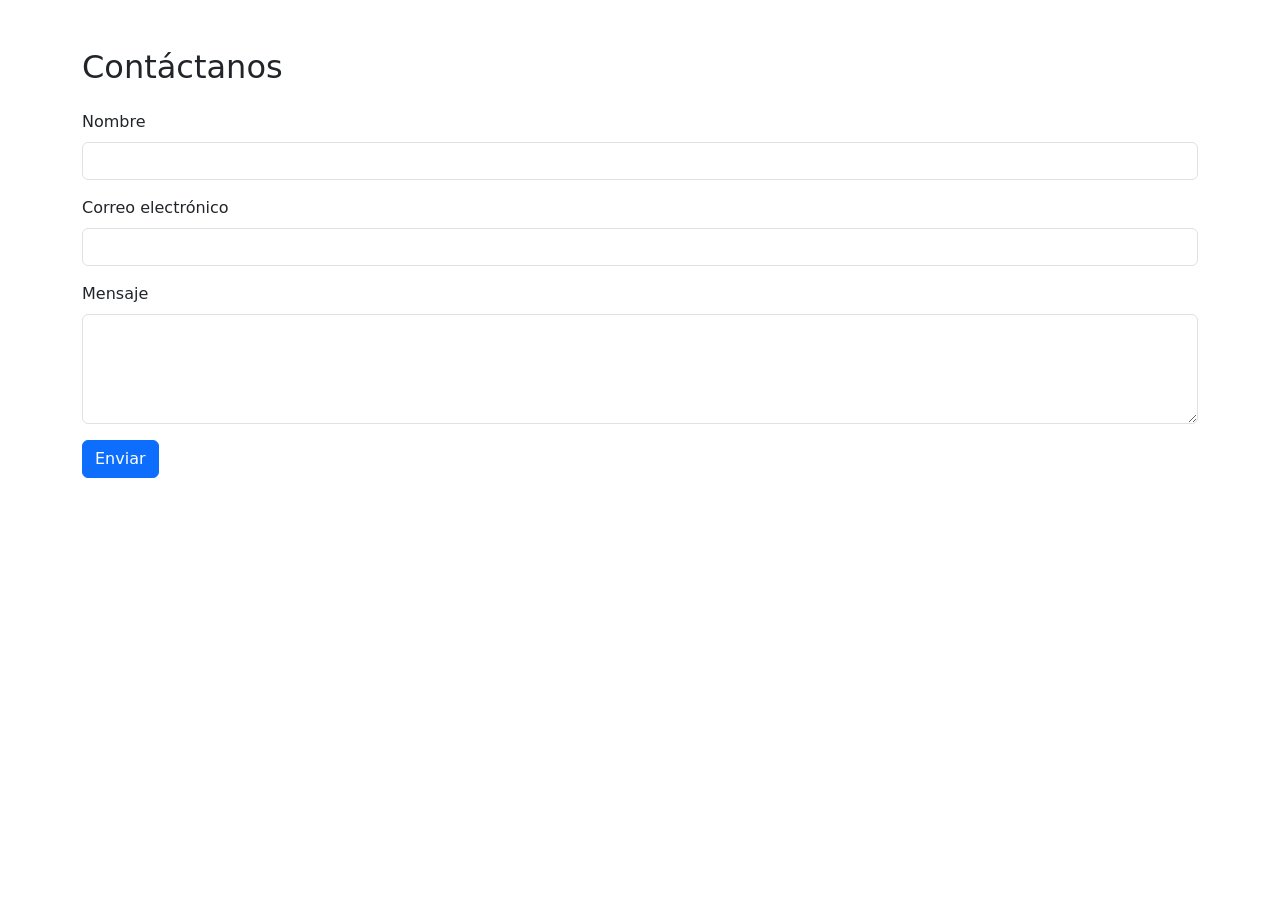
==== pages/contacto.html @ e9899c21 "Codigo base" ====
<!DOCTYPE html>
<html lang="es">
<head>
  <meta charset="UTF-8">
  <title>Contacto - CinePlus</title>
  <meta name="viewport" content="width=device-width, initial-scale=1">
  <link href="https://cdn.jsdelivr.net/npm/bootstrap@5.3.2/dist/css/bootstrap.min.css" rel="stylesheet">
</head>
<body>
  <div class="container py-5">
    <h2 class="mb-4">Contáctanos</h2>
    <form id="form-contacto" novalidate>
      <div class="mb-3">
        <label for="nombre" class="form-label">Nombre</label>
        <input type="text" class="form-control" id="nombre" required>
      </div>
      <div class="mb-3">
        <label for="correo" class="form-label">Correo electrónico</label>
        <input type="email" class="form-control" id="correo" required>
      </div>
      <div class="mb-3">
        <label for="mensaje" class="form-label">Mensaje</label>
        <textarea class="form-control" id="mensaje" rows="4" required></textarea>
      </div>
      <button type="submit" class="btn btn-primary">Enviar</button>
      <div id="alerta" class="alert alert-success mt-3 d-none">Mensaje enviado con éxito.</div>
    </form>
  </div>

  <script src="https://code.jquery.com/jquery-3.6.4.min.js"></script>
  <script>
    $('#form-contacto').on('submit', function (e) {
      e.preventDefault();
      if (this.checkValidity()) {
        $('#alerta').removeClass('d-none').hide().fadeIn();
        setTimeout(() => $('#alerta').fadeOut(), 3000);
        this.reset();
      }
    });
  </script>
</body>
</html>
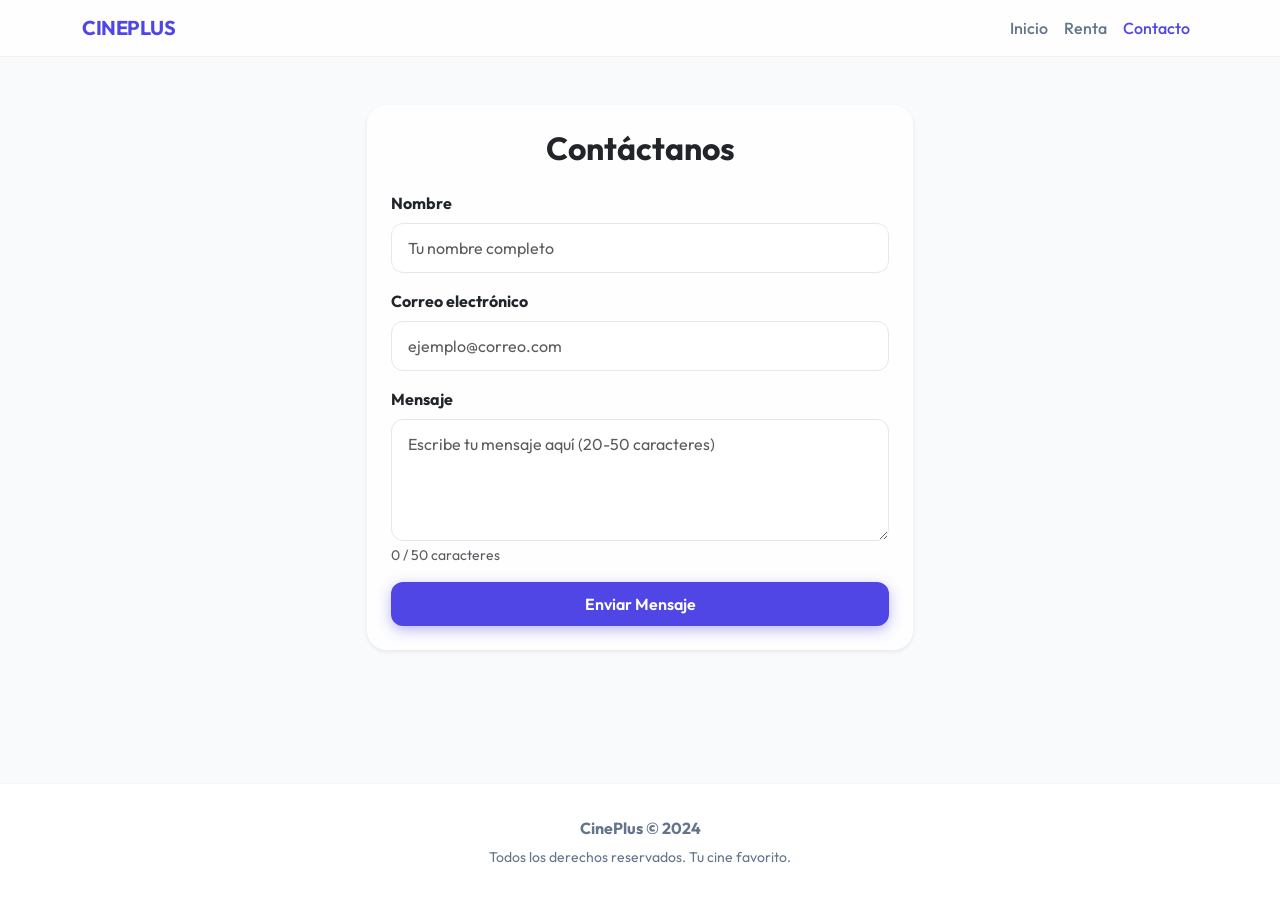
==== commit 54f16f3a: "ajustes finales" ====
--- a/pages/contacto.html
+++ b/pages/contacto.html
@@ -5,37 +5,122 @@
   <title>Contacto - CinePlus</title>
   <meta name="viewport" content="width=device-width, initial-scale=1">
   <link href="https://cdn.jsdelivr.net/npm/bootstrap@5.3.2/dist/css/bootstrap.min.css" rel="stylesheet">
+  <link rel="stylesheet" href="../css/style.css">
 </head>
 <body>
-  <div class="container py-5">
-    <h2 class="mb-4">Contáctanos</h2>
-    <form id="form-contacto" novalidate>
-      <div class="mb-3">
-        <label for="nombre" class="form-label">Nombre</label>
-        <input type="text" class="form-control" id="nombre" required>
+  <nav class="navbar navbar-expand-lg navbar-light sticky-top">
+    <div class="container">
+      <a class="navbar-brand" href="../index.html">CINEPLUS</a>
+      <button class="navbar-toggler border-0" type="button" data-bs-toggle="collapse" data-bs-target="#navbarNav">
+        <span class="navbar-toggler-icon"></span>
+      </button>
+      <div class="collapse navbar-collapse" id="navbarNav">
+        <ul class="navbar-nav ms-auto">
+          <li class="nav-item"><a class="nav-link" href="../index.html">Inicio</a></li>
+          <li class="nav-item"><a class="nav-link" href="renta.html">Renta</a></li>
+          <li class="nav-item"><a class="nav-link active" href="contacto.html">Contacto</a></li>
+        </ul>
       </div>
-      <div class="mb-3">
-        <label for="correo" class="form-label">Correo electrónico</label>
-        <input type="email" class="form-control" id="correo" required>
+    </div>
+  </nav>
+
+  <main>
+    <div class="container py-5">
+      <div class="row justify-content-center">
+        <div class="col-lg-6">
+          <div class="card shadow-sm border-0 p-4 animate-fade-in">
+            <h2 class="mb-4 text-center fw-bold">Contáctanos</h2>
+            <form id="form-contacto" novalidate>
+              <div class="mb-3">
+                <label for="nombre" class="form-label fw-bold">Nombre</label>
+                <input type="text" class="form-control" id="nombre" required placeholder="Tu nombre completo">
+                <div class="invalid-feedback">Por favor, ingresa tu nombre.</div>
+              </div>
+              <div class="mb-3">
+                <label for="correo" class="form-label fw-bold">Correo electrónico</label>
+                <input type="email" class="form-control" id="correo" required placeholder="ejemplo@correo.com">
+                <div class="invalid-feedback">Ingresa un correo electrónico válido.</div>
+              </div>
+              <div class="mb-3">
+                <label for="mensaje" class="form-label fw-bold">Mensaje</label>
+                <textarea class="form-control" id="mensaje" rows="4" required minlength="20" maxlength="50" placeholder="Escribe tu mensaje aquí (20-50 caracteres)"></textarea>
+                <div class="form-text" id="char-count">0 / 50 caracteres</div>
+                <div class="invalid-feedback" id="mensaje-feedback">El mensaje debe tener entre 20 y 50 caracteres.</div>
+              </div>
+              <button type="submit" class="btn btn-primary w-100">Enviar Mensaje</button>
+              
+              <div id="alerta-success" class="alert alert-success mt-4 d-none border-0 shadow-sm animate-fade-in">
+                <div class="d-flex align-items-center">
+                  <span class="fs-4 me-2">✅</span>
+                  <span>¡Mensaje enviado con éxito! Nos pondremos en contacto pronto.</span>
+                </div>
+              </div>
+            </form>
+          </div>
+        </div>
       </div>
-      <div class="mb-3">
-        <label for="mensaje" class="form-label">Mensaje</label>
-        <textarea class="form-control" id="mensaje" rows="4" required></textarea>
-      </div>
-      <button type="submit" class="btn btn-primary">Enviar</button>
-      <div id="alerta" class="alert alert-success mt-3 d-none">Mensaje enviado con éxito.</div>
-    </form>
-  </div>
+    </div>
+  </main>
+
+  <footer class="text-center">
+    <div class="container">
+      <p class="mb-1 fw-bold">CinePlus &copy; 2024</p>
+      <small>Todos los derechos reservados. Tu cine favorito.</small>
+    </div>
+  </footer>
 
   <script src="https://code.jquery.com/jquery-3.6.4.min.js"></script>
+  <script src="https://cdn.jsdelivr.net/npm/bootstrap@5.3.2/dist/js/bootstrap.bundle.min.js"></script>
   <script>
-    $('#form-contacto').on('submit', function (e) {
-      e.preventDefault();
-      if (this.checkValidity()) {
-        $('#alerta').removeClass('d-none').hide().fadeIn();
-        setTimeout(() => $('#alerta').fadeOut(), 3000);
-        this.reset();
-      }
+    $(document).ready(function() {
+      const $form = $('#form-contacto');
+      const $mensaje = $('#mensaje');
+      const $charCount = $('#char-count');
+      const $feedback = $('#mensaje-feedback');
+
+      // Contador de caracteres dinámico
+      $mensaje.on('input', function() {
+        const len = $(this).val().length;
+        $charCount.text(`${len} / 50 caracteres`);
+        
+        if (len < 20 && len > 0) {
+          $charCount.addClass('text-danger').removeClass('text-muted');
+        } else {
+          $charCount.removeClass('text-danger').addClass('text-muted');
+        }
+      });
+
+      $form.on('submit', function (e) {
+        e.preventDefault();
+        const msgVal = $mensaje.val();
+        
+        // Validación personalizada del mensaje
+        if (msgVal.length < 20 || msgVal.length > 50) {
+          $mensaje.addClass('is-invalid');
+          $feedback.text(`El mensaje tiene ${msgVal.length} caracteres. Debe tener entre 20 y 50.`);
+        } else {
+          $mensaje.removeClass('is-invalid');
+        }
+
+        if (this.checkValidity() && msgVal.length >= 20 && msgVal.length <= 50) {
+          $form.addClass('was-validated');
+          $('#alerta-success').removeClass('d-none').hide().fadeIn();
+          
+          // Deshabilitar botón para evitar múltiples envíos
+          $form.find('button').prop('disabled', true);
+          
+          setTimeout(() => {
+            $('#alerta-success').fadeOut(() => {
+              $form.removeClass('was-validated');
+              $form[0].reset();
+              $charCount.text('0 / 50 caracteres');
+              $form.find('button').prop('disabled', false);
+            });
+          }, 4000);
+        } else {
+          $form.addClass('was-validated');
+        }
+      });
     });
   </script>
 </body>
--- a/css/style.css
+++ b/css/style.css
@@ -0,0 +1,134 @@
+@import url('https://fonts.googleapis.com/css2?family=Outfit:wght@300;400;600;700&display=swap');
+
+:root {
+  --primary-glow: #e2e8f0;
+  --accent-color: #4f46e5;
+  --bg-color: #f8fafc;
+  --card-bg: rgba(255, 255, 255, 0.9);
+}
+
+body {
+  font-family: 'Outfit', sans-serif;
+  background-color: var(--bg-color);
+  color: #1e293b;
+  min-height: 100vh;
+  display: flex;
+  flex-direction: column;
+}
+
+main {
+  flex: 1;
+}
+
+/* Navbar Premium */
+.navbar {
+  background: rgba(255, 255, 255, 0.8) !important;
+  backdrop-filter: blur(10px);
+  border-bottom: 1px solid rgba(0, 0, 0, 0.05);
+  transition: all 0.3s ease;
+}
+
+.navbar-brand {
+  font-weight: 700;
+  color: var(--accent-color) !important;
+  letter-spacing: -0.5px;
+}
+
+.nav-link {
+  color: #64748b !important;
+  font-weight: 500;
+  transition: color 0.3s ease;
+}
+
+.nav-link:hover, .nav-link.active {
+  color: var(--accent-color) !important;
+}
+
+/* Header & Typography */
+header {
+  background: linear-gradient(135deg, #4f46e5 0%, #7c3aed 100%);
+  padding: 4rem 1rem;
+  border-radius: 0 0 2rem 2rem;
+  box-shadow: 0 10px 25px -5px rgba(79, 70, 229, 0.4);
+}
+
+h1, h2, h3 {
+  font-weight: 700;
+}
+
+/* Cards & Lighting */
+.card {
+  border: none;
+  background: var(--card-bg);
+  border-radius: 1.25rem;
+  transition: transform 0.3s ease, box-shadow 0.3s ease;
+  overflow: hidden;
+  box-shadow: 0 4px 6px -1px rgb(0 0 0 / 0.1), 0 2px 4px -2px rgb(0 0 0 / 0.1);
+}
+
+.card:hover {
+  transform: translateY(-5px);
+  box-shadow: 0 20px 25px -5px rgb(0 0 0 / 0.1), 0 8px 10px -6px rgb(0 0 0 / 0.1);
+}
+
+.card img {
+  height: 400px;
+  object-fit: cover;
+  transition: transform 0.5s ease;
+}
+
+.card:hover img {
+  transform: scale(1.05);
+}
+
+/* Forms */
+.form-control, .form-select {
+  border-radius: 0.75rem;
+  padding: 0.75rem 1rem;
+  border: 1px solid #e2e8f0;
+  transition: all 0.3s ease;
+}
+
+.form-control:focus {
+  box-shadow: 0 0 0 4px rgba(79, 70, 229, 0.1);
+  border-color: var(--accent-color);
+}
+
+/* Buttons */
+.btn {
+  border-radius: 0.75rem;
+  padding: 0.6rem 1.5rem;
+  font-weight: 600;
+  transition: all 0.3s ease;
+}
+
+.btn-primary {
+  background-color: var(--accent-color);
+  border: none;
+  box-shadow: 0 4px 14px 0 rgba(79, 70, 229, 0.39);
+}
+
+.btn-primary:hover {
+  background-color: #4338ca;
+  transform: translateY(-2px);
+  box-shadow: 0 6px 20px rgba(79, 70, 229, 0.23);
+}
+
+/* Footer Sticky */
+footer {
+  background: white !important;
+  color: #64748b !important;
+  border-top: 1px solid #f1f5f9;
+  padding: 2rem 0;
+  margin-top: auto;
+}
+
+/* Animations */
+@keyframes fadeIn {
+  from { opacity: 0; transform: translateY(10px); }
+  to { opacity: 1; transform: translateY(0); }
+}
+
+.animate-fade-in {
+  animation: fadeIn 0.8s ease forwards;
+}
